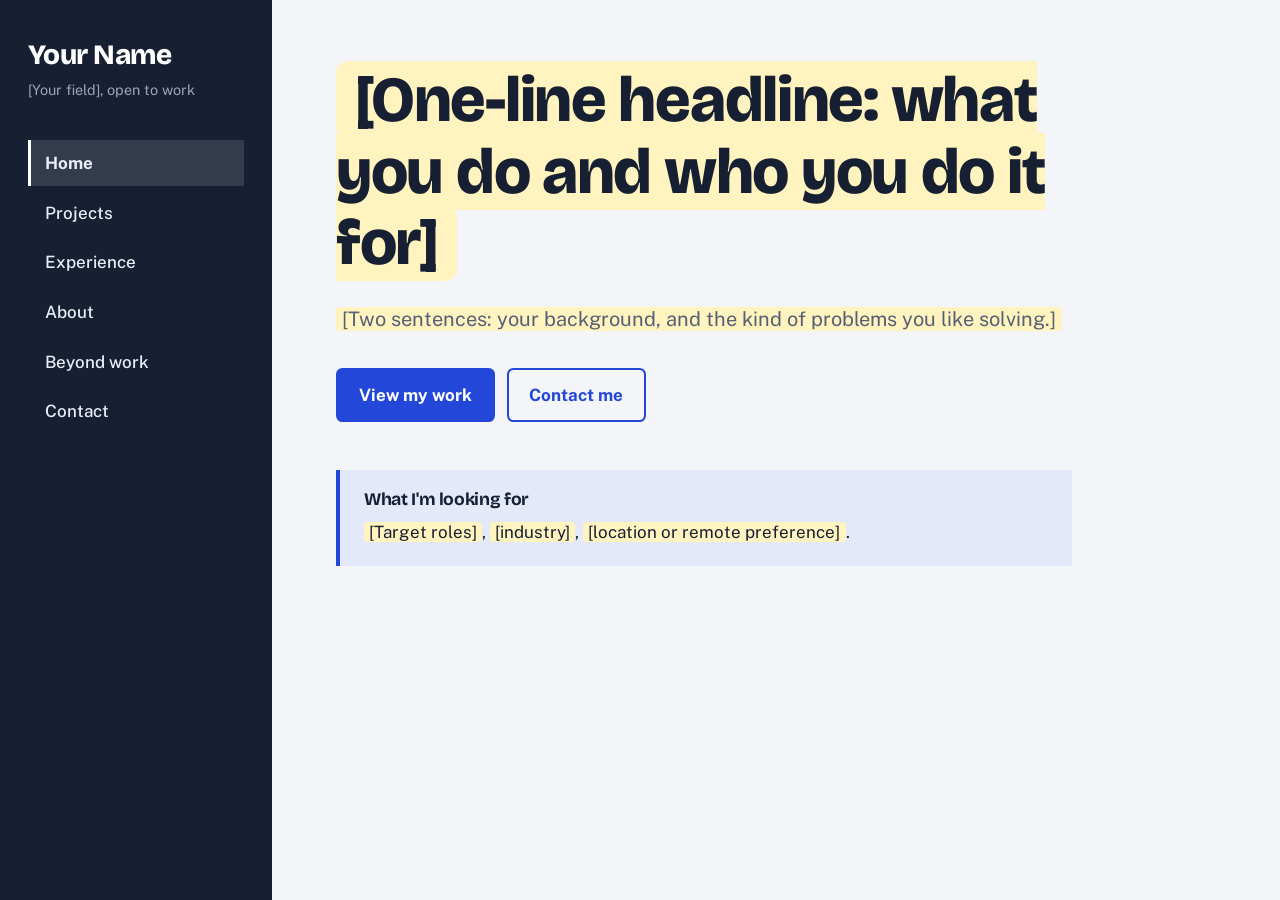
==== index.html @ da7f8450 "Add tabbed personal site with six pages Home, Projects, Experience, About, Beyond work (placeholder)" ====
<!doctype html>
<html lang="en">
<head>
  <meta charset="utf-8">
  <meta name="viewport" content="width=device-width, initial-scale=1">
  <title>Home | Your Name</title>
  <meta name="description" content="Portfolio and resume of Your Name, [your field].">
  <link rel="preconnect" href="https://fonts.googleapis.com">
  <link rel="preconnect" href="https://fonts.gstatic.com" crossorigin>
  <link href="https://fonts.googleapis.com/css2?family=Bricolage+Grotesque:opsz,wght@12..96,500;12..96,700;12..96,800&family=Public+Sans:wght@400;500;700&display=swap" rel="stylesheet">
  <link rel="stylesheet" href="styles.css">
</head>
<body>
  <header class="rail">
    <div>
      <a class="name" href="index.html">Your Name</a>
      <p class="role">[Your field], open to work</p>
    </div>
    <nav aria-label="Main">
      <ul>
        <li><a href="index.html" aria-current="page">Home</a></li>
        <li><a href="projects.html">Projects</a></li>
        <li><a href="experience.html">Experience</a></li>
        <li><a href="about.html">About</a></li>
        <li><a href="beyond-work.html">Beyond work</a></li>
        <li><a href="contact.html">Contact</a></li>
      </ul>
    </nav>
  </header>

  <main>
    <h1><span class="todo">[One-line headline: what you do and who you do it for]</span></h1>
    <p class="lede"><span class="todo">[Two sentences: your background, and the kind of problems you like solving.]</span></p>

    <div class="actions">
      <a class="button" href="projects.html">View my work</a>
      <a class="button quiet" href="contact.html">Contact me</a>
    </div>

    <section class="seeking" aria-labelledby="seeking-title">
      <h2 id="seeking-title">What I'm looking for</h2>
      <p><span class="todo">[Target roles]</span>, <span class="todo">[industry]</span>, <span class="todo">[location or remote preference]</span>.</p>
    </section>
  </main>
</body>
</html>
---- styles.css ----
:root {
  --bg: #f3f5f8;
  --ink: #172033;
  --muted: #566074;
  --line: #d3d9e4;
  --accent: #2347d9;
  --accent-soft: #e3e8fb;
  --rail: #172033;
  --rail-ink: #e9edf6;
  --rail-muted: #9aa5bc;
  --display: "Bricolage Grotesque", "Segoe UI", system-ui, sans-serif;
  --body: "Public Sans", "Segoe UI", system-ui, sans-serif;
}

* { box-sizing: border-box; }

html { scroll-behavior: smooth; }

body {
  margin: 0;
  background: var(--bg);
  color: var(--ink);
  font-family: var(--body);
  font-size: 1.0625rem;
  line-height: 1.65;
  display: grid;
  grid-template-columns: 17rem 1fr;
  min-height: 100vh;
}

a { color: var(--accent); text-underline-offset: 0.2em; }
a:hover { text-decoration-thickness: 2px; }

:focus-visible {
  outline: 3px solid var(--accent);
  outline-offset: 3px;
}

/* Navigation rail: the site's tabs */
.rail {
  background: var(--rail);
  color: var(--rail-ink);
  padding: 2.5rem 1.75rem;
  position: sticky;
  top: 0;
  height: 100vh;
  display: flex;
  flex-direction: column;
  gap: 2.5rem;
}

.rail .name {
  font-family: var(--display);
  font-weight: 800;
  font-size: 1.75rem;
  line-height: 1.1;
  letter-spacing: -0.02em;
  color: #fff;
  text-decoration: none;
}

.rail .role {
  margin: 0.5rem 0 0;
  font-size: 0.9rem;
  color: var(--rail-muted);
  line-height: 1.4;
}

.rail nav ul {
  list-style: none;
  margin: 0;
  padding: 0;
  display: flex;
  flex-direction: column;
  gap: 0.25rem;
}

.rail nav a {
  display: block;
  padding: 0.55rem 0.9rem;
  border-left: 3px solid transparent;
  color: var(--rail-ink);
  text-decoration: none;
  font-weight: 500;
}

.rail nav a:hover { background: rgba(255, 255, 255, 0.07); }

.rail nav a[aria-current="page"] {
  border-left-color: #fff;
  background: rgba(255, 255, 255, 0.12);
  font-weight: 700;
}

.rail :focus-visible { outline-color: #fff; }

/* Page content */
main {
  padding: 4rem clamp(1.25rem, 5vw, 5rem) 5rem;
  max-width: 62rem;
}

h1, h2, h3 {
  font-family: var(--display);
  line-height: 1.12;
  letter-spacing: -0.02em;
  margin: 0;
}

h1 {
  font-size: clamp(2.25rem, 5.5vw, 4rem);
  font-weight: 800;
  max-width: 18ch;
}

h2 {
  font-size: 1.5rem;
  font-weight: 700;
  margin-top: 3.5rem;
}

h3 { font-size: 1.15rem; font-weight: 700; }

p { max-width: 62ch; margin: 1rem 0 0; }

.lede {
  font-size: 1.25rem;
  color: var(--muted);
  margin-top: 1.5rem;
}

.actions {
  display: flex;
  flex-wrap: wrap;
  gap: 0.75rem;
  margin-top: 2rem;
}

.button {
  display: inline-block;
  padding: 0.7rem 1.3rem;
  border-radius: 0.4rem;
  background: var(--accent);
  color: #fff;
  font-weight: 700;
  text-decoration: none;
  border: 2px solid var(--accent);
}

.button:hover { background: #1a37ad; border-color: #1a37ad; }

.button.quiet {
  background: transparent;
  color: var(--accent);
}

.button.quiet:hover { background: var(--accent-soft); }

/* Looking-for strip */
.seeking {
  margin-top: 3rem;
  padding: 1.25rem 1.5rem;
  background: var(--accent-soft);
  border-left: 4px solid var(--accent);
  max-width: 46rem;
}

.seeking h2 { margin: 0 0 0.5rem; font-size: 1.1rem; }
.seeking p { margin: 0; }

/* Projects */
.project {
  padding: 1.75rem 0;
  border-top: 1px solid var(--line);
}

.project:first-of-type { margin-top: 2.5rem; }

.project dl {
  display: grid;
  grid-template-columns: 7rem 1fr;
  gap: 0.5rem 1.25rem;
  margin: 1rem 0 0;
}

.project dt { font-weight: 700; color: var(--muted); }
.project dd { margin: 0; max-width: 56ch; }

/* Timeline (experience is a real sequence) */
.timeline {
  list-style: none;
  margin: 2.5rem 0 0;
  padding: 0 0 0 1.5rem;
  border-left: 2px solid var(--line);
}

.timeline li { position: relative; padding-bottom: 2.25rem; }

.timeline li::before {
  content: "";
  position: absolute;
  left: calc(-1.5rem - 7px);
  top: 0.45rem;
  width: 12px;
  height: 12px;
  border-radius: 50%;
  background: var(--accent);
  border: 2px solid var(--bg);
}

.timeline .when { color: var(--muted); font-size: 0.95rem; margin: 0.15rem 0 0; }
.timeline ul { margin: 0.75rem 0 0; padding-left: 1.2rem; max-width: 58ch; }

/* Skills */
.skills {
  display: grid;
  grid-template-columns: repeat(auto-fit, minmax(15rem, 1fr));
  gap: 1.5rem 2rem;
  margin-top: 1.5rem;
}

.skills h3 { margin-bottom: 0.4rem; }
.skills p { margin: 0; }

/* Contact */
.contact-list {
  list-style: none;
  margin: 2rem 0 0;
  padding: 0;
  display: grid;
  gap: 0.9rem;
  font-size: 1.15rem;
}

.contact-list span { display: inline-block; min-width: 6.5rem; color: var(--muted); }

/* Placeholder marker: visible so nothing gets published by accident */
.todo {
  background: #fff3bf;
  padding: 0 0.3em;
  border-radius: 0.2em;
}

.placeholder-card {
  margin-top: 2.5rem;
  padding: 2rem;
  border: 2px dashed var(--line);
  max-width: 40rem;
}

.placeholder-card h2 { margin-top: 0; }

footer.page-end {
  margin-top: 4rem;
  padding-top: 1.5rem;
  border-top: 1px solid var(--line);
  color: var(--muted);
  font-size: 0.9rem;
}

/* Phones and tablets: the rail becomes a top bar */
@media (max-width: 52rem) {
  body { display: block; }

  .rail {
    position: static;
    height: auto;
    padding: 1.25rem 1.25rem 0.75rem;
    gap: 1rem;
  }

  .rail .role { display: none; }

  .rail nav ul {
    flex-direction: row;
    flex-wrap: wrap;
    gap: 0.25rem 0.5rem;
  }

  .rail nav a {
    padding: 0.4rem 0.7rem;
    border-left: 0;
    border-bottom: 3px solid transparent;
  }

  .rail nav a[aria-current="page"] { border-bottom-color: #fff; }

  main { padding-top: 2.5rem; }

  .project dl { grid-template-columns: 1fr; gap: 0.1rem; }
  .project dd { margin-bottom: 0.6rem; }
}

@media (prefers-reduced-motion: reduce) {
  html { scroll-behavior: auto; }
}
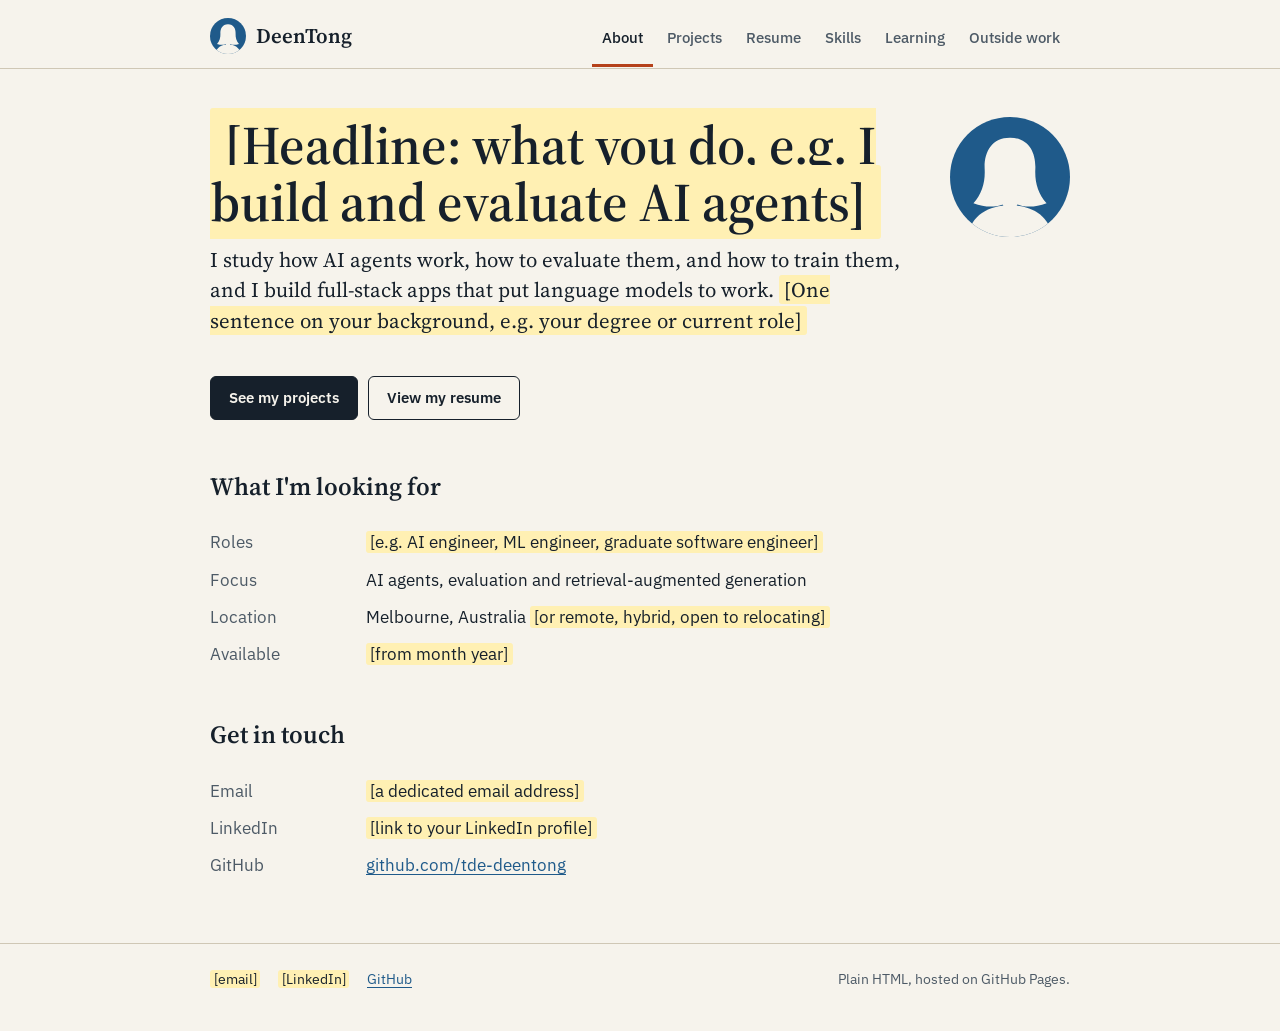
==== commit 31561c7c: "Rebuild site as six tabs in the DeenTong design About, Projects, Resume, Skills, Learning and Outsid" ====
--- a/index.html
+++ b/index.html
@@ -3,44 +3,71 @@
 <head>
   <meta charset="utf-8">
   <meta name="viewport" content="width=device-width, initial-scale=1">
-  <title>Home | Your Name</title>
-  <meta name="description" content="Portfolio and resume of Your Name, [your field].">
+  <title>About | DeenTong</title>
+  <meta name="description" content="DeenTong: AI agents, evaluation and full-stack projects. Based in Melbourne.">
+  <link rel="icon" type="image/svg+xml" href="logo.svg">
   <link rel="preconnect" href="https://fonts.googleapis.com">
   <link rel="preconnect" href="https://fonts.gstatic.com" crossorigin>
-  <link href="https://fonts.googleapis.com/css2?family=Bricolage+Grotesque:opsz,wght@12..96,500;12..96,700;12..96,800&family=Public+Sans:wght@400;500;700&display=swap" rel="stylesheet">
+  <link rel="stylesheet" href="https://fonts.googleapis.com/css2?family=Source+Serif+4:wght@400..700&family=IBM+Plex+Sans:wght@400;500;600&display=swap">
   <link rel="stylesheet" href="styles.css">
 </head>
 <body>
-  <header class="rail">
-    <div>
-      <a class="name" href="index.html">Your Name</a>
-      <p class="role">[Your field], open to work</p>
-    </div>
-    <nav aria-label="Main">
+<a class="skip" href="#content">Skip to content</a>
+<header class="site-header">
+  <div class="inner">
+    <a class="brand" href="index.html"><img src="logo.svg" alt="" width="36" height="36"><span>DeenTong</span></a>
+    <nav class="tabs" aria-label="Main">
       <ul>
-        <li><a href="index.html" aria-current="page">Home</a></li>
+        <li><a href="index.html" aria-current="page">About</a></li>
         <li><a href="projects.html">Projects</a></li>
-        <li><a href="experience.html">Experience</a></li>
-        <li><a href="about.html">About</a></li>
-        <li><a href="beyond-work.html">Beyond work</a></li>
-        <li><a href="contact.html">Contact</a></li>
+        <li><a href="resume.html">Resume</a></li>
+        <li><a href="skills.html">Skills</a></li>
+        <li><a href="learning.html">Learning</a></li>
+        <li><a href="outside-work.html">Outside work</a></li>
       </ul>
     </nav>
-  </header>
+  </div>
+</header>
+<main id="content">
+<div class="page">
+<section class="hero">
+  <div>
+    <h1><span class="todo">[Headline: what you do, e.g. I build and evaluate AI agents]</span></h1>
+    <p class="lede">I study how AI agents work, how to evaluate them, and how to train them, and I build full-stack apps that put language models to work. <span class="todo">[One sentence on your background, e.g. your degree or current role]</span></p>
+  </div>
+  <img class="logo" src="logo.svg" alt="DeenTong logo" width="120" height="120">
+</section>
 
-  <main>
-    <h1><span class="todo">[One-line headline: what you do and who you do it for]</span></h1>
-    <p class="lede"><span class="todo">[Two sentences: your background, and the kind of problems you like solving.]</span></p>
+<div class="actions">
+  <a class="btn primary" href="projects.html">See my projects</a>
+  <a class="btn" href="resume.html">View my resume</a>
+</div>
 
-    <div class="actions">
-      <a class="button" href="projects.html">View my work</a>
-      <a class="button quiet" href="contact.html">Contact me</a>
-    </div>
+<h2>What I'm looking for</h2>
+<ul class="facts">
+  <li><span class="k">Roles</span><span><span class="todo">[e.g. AI engineer, ML engineer, graduate software engineer]</span></span></li>
+  <li><span class="k">Focus</span><span>AI agents, evaluation and retrieval-augmented generation</span></li>
+  <li><span class="k">Location</span><span>Melbourne, Australia <span class="todo">[or remote, hybrid, open to relocating]</span></span></li>
+  <li><span class="k">Available</span><span><span class="todo">[from month year]</span></span></li>
+</ul>
 
-    <section class="seeking" aria-labelledby="seeking-title">
-      <h2 id="seeking-title">What I'm looking for</h2>
-      <p><span class="todo">[Target roles]</span>, <span class="todo">[industry]</span>, <span class="todo">[location or remote preference]</span>.</p>
-    </section>
-  </main>
+<h2>Get in touch</h2>
+<ul class="facts">
+  <li><span class="k">Email</span><span><span class="todo">[a dedicated email address]</span></span></li>
+  <li><span class="k">LinkedIn</span><span><span class="todo">[link to your LinkedIn profile]</span></span></li>
+  <li><span class="k">GitHub</span><a href="https://github.com/tde-deentong">github.com/tde-deentong</a></li>
+</ul>
+</div>
+</main>
+<footer class="site-footer">
+  <div class="inner">
+    <ul>
+      <li><span class="todo">[email]</span></li>
+      <li><span class="todo">[LinkedIn]</span></li>
+      <li><a href="https://github.com/tde-deentong">GitHub</a></li>
+    </ul>
+    <span>Plain HTML, hosted on GitHub Pages.</span>
+  </div>
+</footer>
 </body>
 </html>
--- a/styles.css
+++ b/styles.css
@@ -1,296 +1,167 @@
+/* DeenTong site styles. Palette and type carried over from the deentong repo. */
 :root {
-  --bg: #f3f5f8;
-  --ink: #172033;
-  --muted: #566074;
-  --line: #d3d9e4;
-  --accent: #2347d9;
-  --accent-soft: #e3e8fb;
-  --rail: #172033;
-  --rail-ink: #e9edf6;
-  --rail-muted: #9aa5bc;
-  --display: "Bricolage Grotesque", "Segoe UI", system-ui, sans-serif;
-  --body: "Public Sans", "Segoe UI", system-ui, sans-serif;
+  --bg: #F6F3EC; --fg: #16202B; --muted: #4d5a66; --line: #CFC7B5; --card: #FFFDF8;
+  --accent: #B5411A; --link: #1F5A8A; --todo-bg: #fff0b3; --todo-fg: #16202B;
+  --serif: 'Source Serif 4', Georgia, serif;
+  --sans: 'IBM Plex Sans', system-ui, sans-serif;
+}
+@media (prefers-color-scheme: dark) {
+  :root:not([data-theme="light"]) {
+    --bg: #111a23; --fg: #F1EEE6; --muted: #a9b6c2; --line: #2f3f4f; --card: #16222d;
+    --accent: #F0A070; --link: #8cc0ea; color-scheme: dark;
+  }
+}
+:root[data-theme="dark"] {
+  --bg: #111a23; --fg: #F1EEE6; --muted: #a9b6c2; --line: #2f3f4f; --card: #16222d;
+  --accent: #F0A070; --link: #8cc0ea; color-scheme: dark;
 }
 
 * { box-sizing: border-box; }
+html { scroll-behavior: smooth; scroll-padding-top: 16px; }
+body {
+  margin: 0; background: var(--bg); color: var(--fg);
+  font-family: var(--sans); font-size: 17px; line-height: 1.6;
+}
+a { color: var(--link); text-underline-offset: 3px; }
+:focus-visible { outline: 2px solid var(--accent); outline-offset: 3px; }
+img { max-width: 100%; }
 
-html { scroll-behavior: smooth; }
+.skip { position: absolute; left: -999px; top: 8px; background: var(--fg); color: var(--bg); padding: 6px 12px; z-index: 10; }
+.skip:focus { left: 16px; }
 
-body {
-  margin: 0;
-  background: var(--bg);
-  color: var(--ink);
-  font-family: var(--body);
-  font-size: 1.0625rem;
-  line-height: 1.65;
-  display: grid;
-  grid-template-columns: 17rem 1fr;
-  min-height: 100vh;
+/* Header and tab bar */
+.site-header { border-bottom: 1px solid var(--line); padding-inline: 16px; }
+.site-header .inner {
+  max-width: 860px; margin-inline: auto; padding-block: 18px 0;
+  display: flex; flex-wrap: wrap; align-items: center; gap: 8px 28px;
+}
+.brand { display: flex; align-items: center; gap: 10px; text-decoration: none; color: var(--fg); padding-bottom: 14px; }
+.brand img { width: 36px; height: 36px; }
+.brand span { font-family: var(--serif); font-weight: 600; font-size: 1.3rem; }
+.tabs { margin-left: auto; }
+.tabs ul { list-style: none; margin: 0; padding: 0; display: flex; flex-wrap: wrap; gap: 0 4px; }
+.tabs a {
+  display: block; padding: 6px 10px 14px; color: var(--muted); text-decoration: none;
+  font-size: 15px; font-weight: 500; border-bottom: 3px solid transparent;
+}
+.tabs a:hover { color: var(--fg); }
+.tabs a[aria-current="page"] { color: var(--fg); border-bottom-color: var(--accent); }
+
+/* Page body */
+main { padding-inline: 16px; }
+.page { max-width: 860px; margin-inline: auto; padding-block: 48px 64px; }
+h1 { font-family: var(--serif); font-weight: 600; font-size: clamp(2.2rem, 6vw, 3.4rem); line-height: 1.05; margin: 0 0 14px; text-wrap: balance; }
+h2 { font-family: var(--serif); font-weight: 600; font-size: 1.55rem; line-height: 1.2; margin: 52px 0 8px; }
+h3 { font-family: var(--serif); font-weight: 600; font-size: 1.25rem; line-height: 1.25; margin: 0; }
+p { margin: 0 0 14px; max-width: 40em; }
+.lede { font-family: var(--serif); font-size: 1.3rem; line-height: 1.45; max-width: 34em; }
+.intro { color: var(--muted); }
+.todo { background: var(--todo-bg); color: var(--todo-fg); padding: 0 .25em; border-radius: 3px; }
+
+.actions { display: flex; flex-wrap: wrap; gap: 10px; margin: 26px 0 0; }
+.btn {
+  display: inline-block; padding: 9px 18px; border-radius: 6px; font-weight: 600; font-size: 15px;
+  text-decoration: none; border: 1.5px solid var(--fg); color: var(--fg);
+}
+.btn.primary { background: var(--fg); color: var(--bg); }
+.btn:hover { border-color: var(--accent); }
+
+/* About */
+.hero { display: grid; grid-template-columns: 1fr auto; gap: 32px; align-items: start; }
+.hero .logo { width: 120px; height: 120px; }
+.facts { list-style: none; margin: 28px 0 0; padding: 0; display: grid; gap: 10px; }
+.facts li { display: grid; grid-template-columns: 9rem 1fr; gap: 12px; }
+.facts .k { color: var(--muted); }
+
+/* Rows: Projects and Learning */
+.rows { list-style: none; margin: 0; padding: 0; }
+.row { display: grid; grid-template-columns: 176px 1fr; gap: 22px; padding: 24px 0; border-top: 1px solid var(--line); align-items: start; }
+.row:last-child { border-bottom: 1px solid var(--line); }
+.row[hidden] { display: none; }
+.tile { display: block; aspect-ratio: 16 / 9; border-radius: 6px; overflow: hidden; background: var(--card); border: 1px solid var(--line); }
+.tile img { display: block; width: 100%; height: 100%; object-fit: cover; }
+.tile:hover img { filter: brightness(1.08); }
+.tile.blank { display: grid; place-items: center; color: var(--muted); font-size: 13px; text-align: center; padding: 8px; text-decoration: none; }
+.row h3 a { color: inherit; text-decoration: none; }
+.row h3 a:hover { color: var(--accent); text-decoration: underline; }
+.by { margin: 4px 0 0; color: var(--muted); font-size: 15px; }
+.take { margin: 8px 0 0; }
+.meta { display: flex; flex-wrap: wrap; gap: 4px 16px; margin: 10px 0 0; font-size: 14px; color: var(--muted); }
+.kind { color: var(--accent); font-weight: 600; }
+
+.detail { display: grid; grid-template-columns: 6.5rem 1fr; gap: 4px 14px; margin: 12px 0 0; }
+.detail dt { color: var(--muted); font-size: 15px; }
+.detail dd { margin: 0; }
+
+.filters { display: flex; flex-wrap: wrap; gap: 8px; margin: 4px 0 14px; }
+.filters button {
+  font: inherit; font-size: 14px; padding: 5px 14px; border-radius: 999px; cursor: pointer;
+  border: 1px solid var(--line); background: transparent; color: var(--fg);
+}
+.filters button[aria-pressed="true"] { background: var(--fg); color: var(--bg); border-color: var(--fg); }
+
+/* Resume */
+.resume details { border-top: 1px solid var(--line); }
+.resume details:last-of-type { border-bottom: 1px solid var(--line); }
+.resume summary {
+  cursor: pointer; list-style: none; padding: 18px 0; display: flex; justify-content: space-between; align-items: center;
+  font-family: var(--serif); font-weight: 600; font-size: 1.4rem;
+}
+.resume summary::-webkit-details-marker { display: none; }
+.resume summary::after { content: "+"; font-family: var(--sans); font-weight: 400; color: var(--muted); font-size: 1.5rem; }
+.resume details[open] summary::after { content: "\2212"; }
+.resume .body { padding-bottom: 20px; }
+.entry { margin: 0 0 22px; }
+.entry .when { color: var(--muted); font-size: 15px; margin: 2px 0 6px; }
+.entry ul { margin: 6px 0 0; padding-left: 1.2rem; max-width: 40em; }
+.toggle-all { font: inherit; font-size: 14px; background: none; border: 0; color: var(--link); text-decoration: underline; cursor: pointer; padding: 0; margin: 0 0 12px; }
+
+/* Skills */
+.skill { padding: 26px 0; border-top: 1px solid var(--line); display: grid; grid-template-columns: 15rem 1fr; gap: 8px 28px; }
+.skill:last-child { border-bottom: 1px solid var(--line); }
+.skill .tools { margin: 0 0 8px; }
+.skill .proof { margin: 0; font-size: 15px; color: var(--muted); }
+
+/* Outside work */
+.jump { display: flex; flex-wrap: wrap; gap: 8px 20px; margin: 22px 0 0; padding: 0; list-style: none; }
+.life { padding-top: 8px; }
+.life + .life { border-top: 1px solid var(--line); margin-top: 44px; }
+.life .row:last-child { border-bottom: 0; }
+.soon { color: var(--muted); font-style: italic; }
+
+/* Footer */
+.site-footer { border-top: 1px solid var(--line); padding: 24px 16px 40px; color: var(--muted); font-size: 14px; }
+.site-footer .inner { max-width: 860px; margin-inline: auto; display: flex; flex-wrap: wrap; gap: 8px 24px; justify-content: space-between; }
+.site-footer ul { list-style: none; margin: 0; padding: 0; display: flex; flex-wrap: wrap; gap: 6px 18px; }
+
+@media (max-width: 640px) {
+  .tabs { margin-left: 0; width: 100%; }
+  .tabs a { padding: 6px 8px 12px; }
+  .brand { padding-bottom: 4px; }
+  .hero { grid-template-columns: 1fr; }
+  .hero .logo { display: none; }
+  .facts li { grid-template-columns: 1fr; gap: 0; }
+  .row { grid-template-columns: 112px 1fr; gap: 14px; }
+  .row h3 { font-size: 1.1rem; }
+  .rows.projects .row { grid-template-columns: 1fr; }
+  .rows.projects .tile { max-width: 240px; }
+  .detail { grid-template-columns: 1fr; gap: 0; }
+  .detail dd { margin-bottom: 8px; }
+  .skill { grid-template-columns: 1fr; }
 }
 
-a { color: var(--accent); text-underline-offset: 0.2em; }
-a:hover { text-decoration-thickness: 2px; }
+@media (prefers-reduced-motion: reduce) { html { scroll-behavior: auto; } }
 
-:focus-visible {
-  outline: 3px solid var(--accent);
-  outline-offset: 3px;
+/* Printing the resume: drop site chrome, open every section */
+@media print {
+  :root { --bg: #fff; --fg: #000; --muted: #333; --line: #bbb; --link: #000; }
+  .site-header, .site-footer, .skip, .toggle-all, .actions { display: none !important; }
+  .page { padding-block: 0; max-width: none; }
+  body { font-size: 11pt; }
+  .resume details > .body { display: block !important; }
+  .resume summary::after, .resume details[open] summary::after { content: none; }
+  .resume-hint { display: none; }
+  .resume summary { padding: 10px 0 4px; font-size: 14pt; }
+  .todo { background: none; }
+  a { text-decoration: none; }
 }
-
-/* Navigation rail: the site's tabs */
-.rail {
-  background: var(--rail);
-  color: var(--rail-ink);
-  padding: 2.5rem 1.75rem;
-  position: sticky;
-  top: 0;
-  height: 100vh;
-  display: flex;
-  flex-direction: column;
-  gap: 2.5rem;
-}
-
-.rail .name {
-  font-family: var(--display);
-  font-weight: 800;
-  font-size: 1.75rem;
-  line-height: 1.1;
-  letter-spacing: -0.02em;
-  color: #fff;
-  text-decoration: none;
-}
-
-.rail .role {
-  margin: 0.5rem 0 0;
-  font-size: 0.9rem;
-  color: var(--rail-muted);
-  line-height: 1.4;
-}
-
-.rail nav ul {
-  list-style: none;
-  margin: 0;
-  padding: 0;
-  display: flex;
-  flex-direction: column;
-  gap: 0.25rem;
-}
-
-.rail nav a {
-  display: block;
-  padding: 0.55rem 0.9rem;
-  border-left: 3px solid transparent;
-  color: var(--rail-ink);
-  text-decoration: none;
-  font-weight: 500;
-}
-
-.rail nav a:hover { background: rgba(255, 255, 255, 0.07); }
-
-.rail nav a[aria-current="page"] {
-  border-left-color: #fff;
-  background: rgba(255, 255, 255, 0.12);
-  font-weight: 700;
-}
-
-.rail :focus-visible { outline-color: #fff; }
-
-/* Page content */
-main {
-  padding: 4rem clamp(1.25rem, 5vw, 5rem) 5rem;
-  max-width: 62rem;
-}
-
-h1, h2, h3 {
-  font-family: var(--display);
-  line-height: 1.12;
-  letter-spacing: -0.02em;
-  margin: 0;
-}
-
-h1 {
-  font-size: clamp(2.25rem, 5.5vw, 4rem);
-  font-weight: 800;
-  max-width: 18ch;
-}
-
-h2 {
-  font-size: 1.5rem;
-  font-weight: 700;
-  margin-top: 3.5rem;
-}
-
-h3 { font-size: 1.15rem; font-weight: 700; }
-
-p { max-width: 62ch; margin: 1rem 0 0; }
-
-.lede {
-  font-size: 1.25rem;
-  color: var(--muted);
-  margin-top: 1.5rem;
-}
-
-.actions {
-  display: flex;
-  flex-wrap: wrap;
-  gap: 0.75rem;
-  margin-top: 2rem;
-}
-
-.button {
-  display: inline-block;
-  padding: 0.7rem 1.3rem;
-  border-radius: 0.4rem;
-  background: var(--accent);
-  color: #fff;
-  font-weight: 700;
-  text-decoration: none;
-  border: 2px solid var(--accent);
-}
-
-.button:hover { background: #1a37ad; border-color: #1a37ad; }
-
-.button.quiet {
-  background: transparent;
-  color: var(--accent);
-}
-
-.button.quiet:hover { background: var(--accent-soft); }
-
-/* Looking-for strip */
-.seeking {
-  margin-top: 3rem;
-  padding: 1.25rem 1.5rem;
-  background: var(--accent-soft);
-  border-left: 4px solid var(--accent);
-  max-width: 46rem;
-}
-
-.seeking h2 { margin: 0 0 0.5rem; font-size: 1.1rem; }
-.seeking p { margin: 0; }
-
-/* Projects */
-.project {
-  padding: 1.75rem 0;
-  border-top: 1px solid var(--line);
-}
-
-.project:first-of-type { margin-top: 2.5rem; }
-
-.project dl {
-  display: grid;
-  grid-template-columns: 7rem 1fr;
-  gap: 0.5rem 1.25rem;
-  margin: 1rem 0 0;
-}
-
-.project dt { font-weight: 700; color: var(--muted); }
-.project dd { margin: 0; max-width: 56ch; }
-
-/* Timeline (experience is a real sequence) */
-.timeline {
-  list-style: none;
-  margin: 2.5rem 0 0;
-  padding: 0 0 0 1.5rem;
-  border-left: 2px solid var(--line);
-}
-
-.timeline li { position: relative; padding-bottom: 2.25rem; }
-
-.timeline li::before {
-  content: "";
-  position: absolute;
-  left: calc(-1.5rem - 7px);
-  top: 0.45rem;
-  width: 12px;
-  height: 12px;
-  border-radius: 50%;
-  background: var(--accent);
-  border: 2px solid var(--bg);
-}
-
-.timeline .when { color: var(--muted); font-size: 0.95rem; margin: 0.15rem 0 0; }
-.timeline ul { margin: 0.75rem 0 0; padding-left: 1.2rem; max-width: 58ch; }
-
-/* Skills */
-.skills {
-  display: grid;
-  grid-template-columns: repeat(auto-fit, minmax(15rem, 1fr));
-  gap: 1.5rem 2rem;
-  margin-top: 1.5rem;
-}
-
-.skills h3 { margin-bottom: 0.4rem; }
-.skills p { margin: 0; }
-
-/* Contact */
-.contact-list {
-  list-style: none;
-  margin: 2rem 0 0;
-  padding: 0;
-  display: grid;
-  gap: 0.9rem;
-  font-size: 1.15rem;
-}
-
-.contact-list span { display: inline-block; min-width: 6.5rem; color: var(--muted); }
-
-/* Placeholder marker: visible so nothing gets published by accident */
-.todo {
-  background: #fff3bf;
-  padding: 0 0.3em;
-  border-radius: 0.2em;
-}
-
-.placeholder-card {
-  margin-top: 2.5rem;
-  padding: 2rem;
-  border: 2px dashed var(--line);
-  max-width: 40rem;
-}
-
-.placeholder-card h2 { margin-top: 0; }
-
-footer.page-end {
-  margin-top: 4rem;
-  padding-top: 1.5rem;
-  border-top: 1px solid var(--line);
-  color: var(--muted);
-  font-size: 0.9rem;
-}
-
-/* Phones and tablets: the rail becomes a top bar */
-@media (max-width: 52rem) {
-  body { display: block; }
-
-  .rail {
-    position: static;
-    height: auto;
-    padding: 1.25rem 1.25rem 0.75rem;
-    gap: 1rem;
-  }
-
-  .rail .role { display: none; }
-
-  .rail nav ul {
-    flex-direction: row;
-    flex-wrap: wrap;
-    gap: 0.25rem 0.5rem;
-  }
-
-  .rail nav a {
-    padding: 0.4rem 0.7rem;
-    border-left: 0;
-    border-bottom: 3px solid transparent;
-  }
-
-  .rail nav a[aria-current="page"] { border-bottom-color: #fff; }
-
-  main { padding-top: 2.5rem; }
-
-  .project dl { grid-template-columns: 1fr; gap: 0.1rem; }
-  .project dd { margin-bottom: 0.6rem; }
-}
-
-@media (prefers-reduced-motion: reduce) {
-  html { scroll-behavior: auto; }
-}
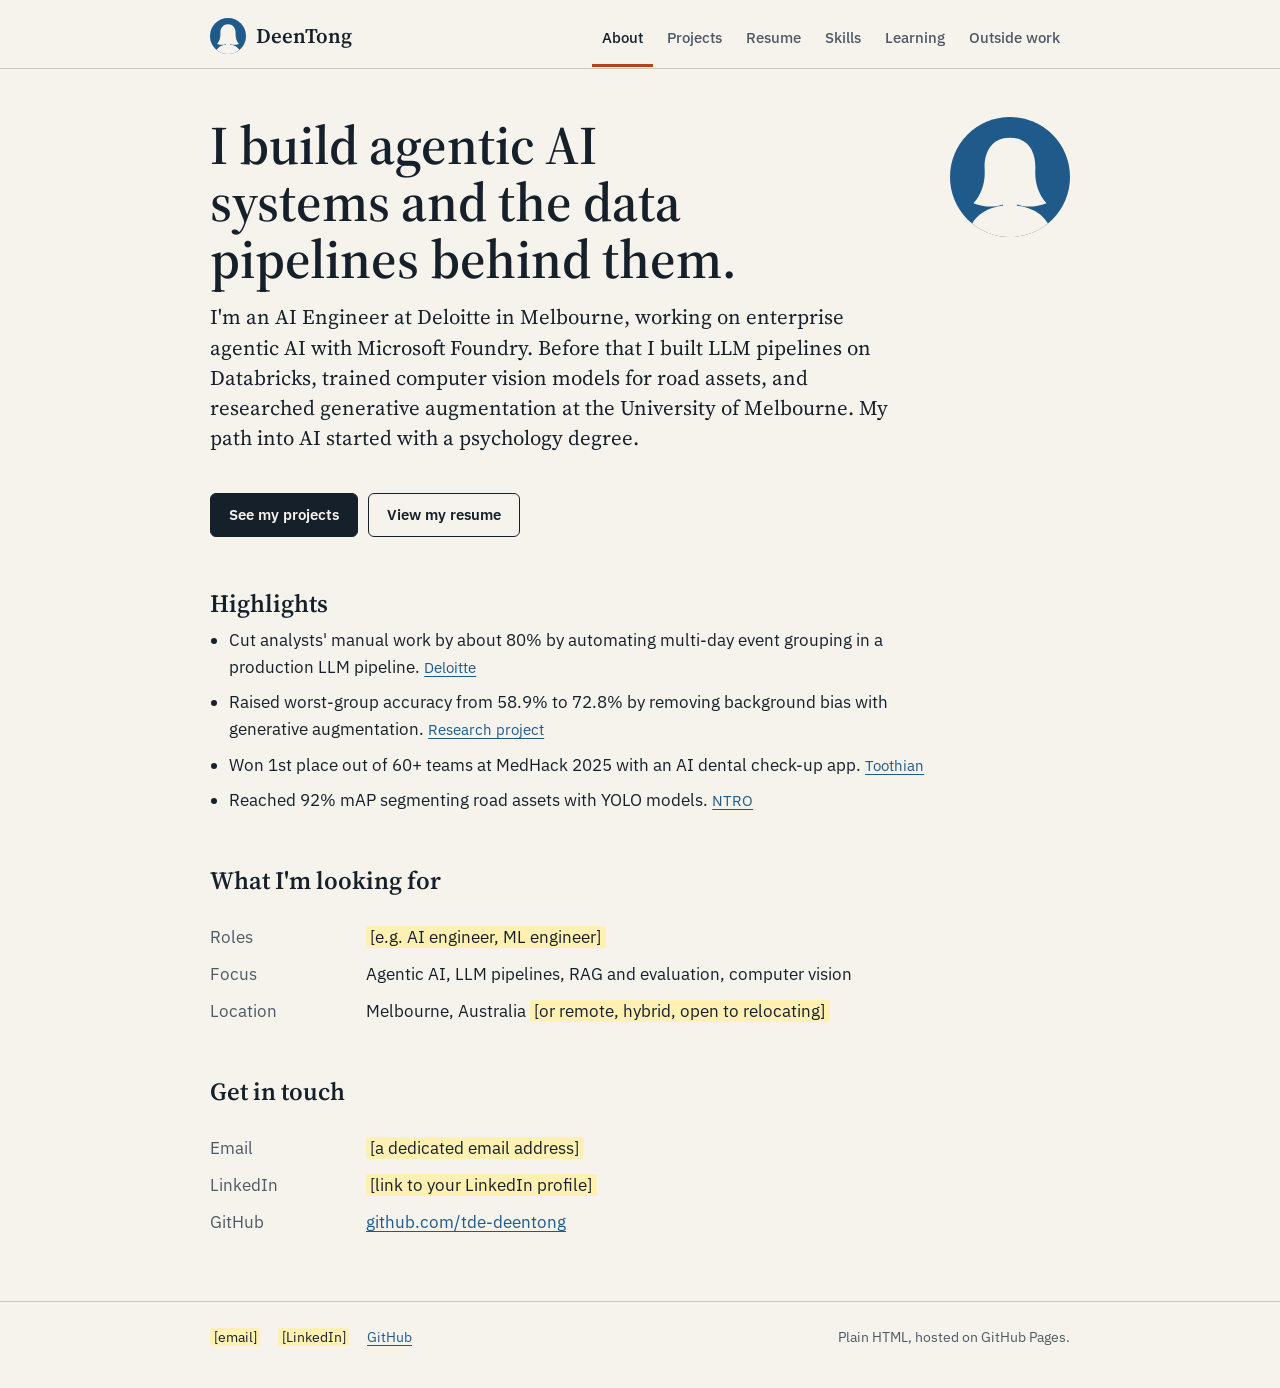
==== commit 6b2a2255: "Fill About, Projects, Resume and Skills from resume About gets a headline, bio and highlights. Resum" ====
--- a/index.html
+++ b/index.html
@@ -4,7 +4,7 @@
   <meta charset="utf-8">
   <meta name="viewport" content="width=device-width, initial-scale=1">
   <title>About | DeenTong</title>
-  <meta name="description" content="DeenTong: AI agents, evaluation and full-stack projects. Based in Melbourne.">
+  <meta name="description" content="DeenTong, AI Engineer in Melbourne: agentic AI systems, LLM pipelines and computer vision.">
   <link rel="icon" type="image/svg+xml" href="logo.svg">
   <link rel="preconnect" href="https://fonts.googleapis.com">
   <link rel="preconnect" href="https://fonts.gstatic.com" crossorigin>
@@ -32,8 +32,8 @@
 <div class="page">
 <section class="hero">
   <div>
-    <h1><span class="todo">[Headline: what you do, e.g. I build and evaluate AI agents]</span></h1>
-    <p class="lede">I study how AI agents work, how to evaluate them, and how to train them, and I build full-stack apps that put language models to work. <span class="todo">[One sentence on your background, e.g. your degree or current role]</span></p>
+    <h1>I build agentic AI systems and the data pipelines behind them.</h1>
+    <p class="lede">I'm an AI Engineer at Deloitte in Melbourne, working on enterprise agentic AI with Microsoft Foundry. Before that I built LLM pipelines on Databricks, trained computer vision models for road assets, and researched generative augmentation at the University of Melbourne. My path into AI started with a psychology degree.</p>
   </div>
   <img class="logo" src="logo.svg" alt="DeenTong logo" width="120" height="120">
 </section>
@@ -43,12 +43,19 @@
   <a class="btn" href="resume.html">View my resume</a>
 </div>
 
+<h2>Highlights</h2>
+<ul class="highlights">
+  <li>Cut analysts' manual work by about 80% by automating multi-day event grouping in a production LLM pipeline. <a href="resume.html#deloitte">Deloitte</a></li>
+  <li>Raised worst-group accuracy from 58.9% to 72.8% by removing background bias with generative augmentation. <a href="projects.html#research">Research project</a></li>
+  <li>Won 1st place out of 60+ teams at MedHack 2025 with an AI dental check-up app. <a href="projects.html#toothian">Toothian</a></li>
+  <li>Reached 92% mAP segmenting road assets with YOLO models. <a href="resume.html#ntro">NTRO</a></li>
+</ul>
+
 <h2>What I'm looking for</h2>
 <ul class="facts">
-  <li><span class="k">Roles</span><span><span class="todo">[e.g. AI engineer, ML engineer, graduate software engineer]</span></span></li>
-  <li><span class="k">Focus</span><span>AI agents, evaluation and retrieval-augmented generation</span></li>
+  <li><span class="k">Roles</span><span><span class="todo">[e.g. AI engineer, ML engineer]</span></span></li>
+  <li><span class="k">Focus</span><span>Agentic AI, LLM pipelines, RAG and evaluation, computer vision</span></li>
   <li><span class="k">Location</span><span>Melbourne, Australia <span class="todo">[or remote, hybrid, open to relocating]</span></span></li>
-  <li><span class="k">Available</span><span><span class="todo">[from month year]</span></span></li>
 </ul>
 
 <h2>Get in touch</h2>
--- a/styles.css
+++ b/styles.css
@@ -165,3 +165,13 @@
   .todo { background: none; }
   a { text-decoration: none; }
 }
+
+/* Content pass 2: highlights, resume sub-roles, skills headings */
+.highlights { margin: 8px 0 0; padding-left: 1.2rem; max-width: 44em; display: grid; gap: 8px; }
+.highlights a { font-size: 15px; white-space: nowrap; }
+h4 { font-family: var(--sans); font-weight: 600; font-size: 1rem; margin: 10px 0 0; }
+.entry h3 { font-size: 1.2rem; }
+.sub { margin: 16px 0 0; padding-left: 14px; border-left: 2px solid var(--line); }
+.sub h4 { margin: 0; }
+.sub .when { margin: 0 0 4px; }
+.skill h2 { margin: 0; font-size: 1.3rem; }
